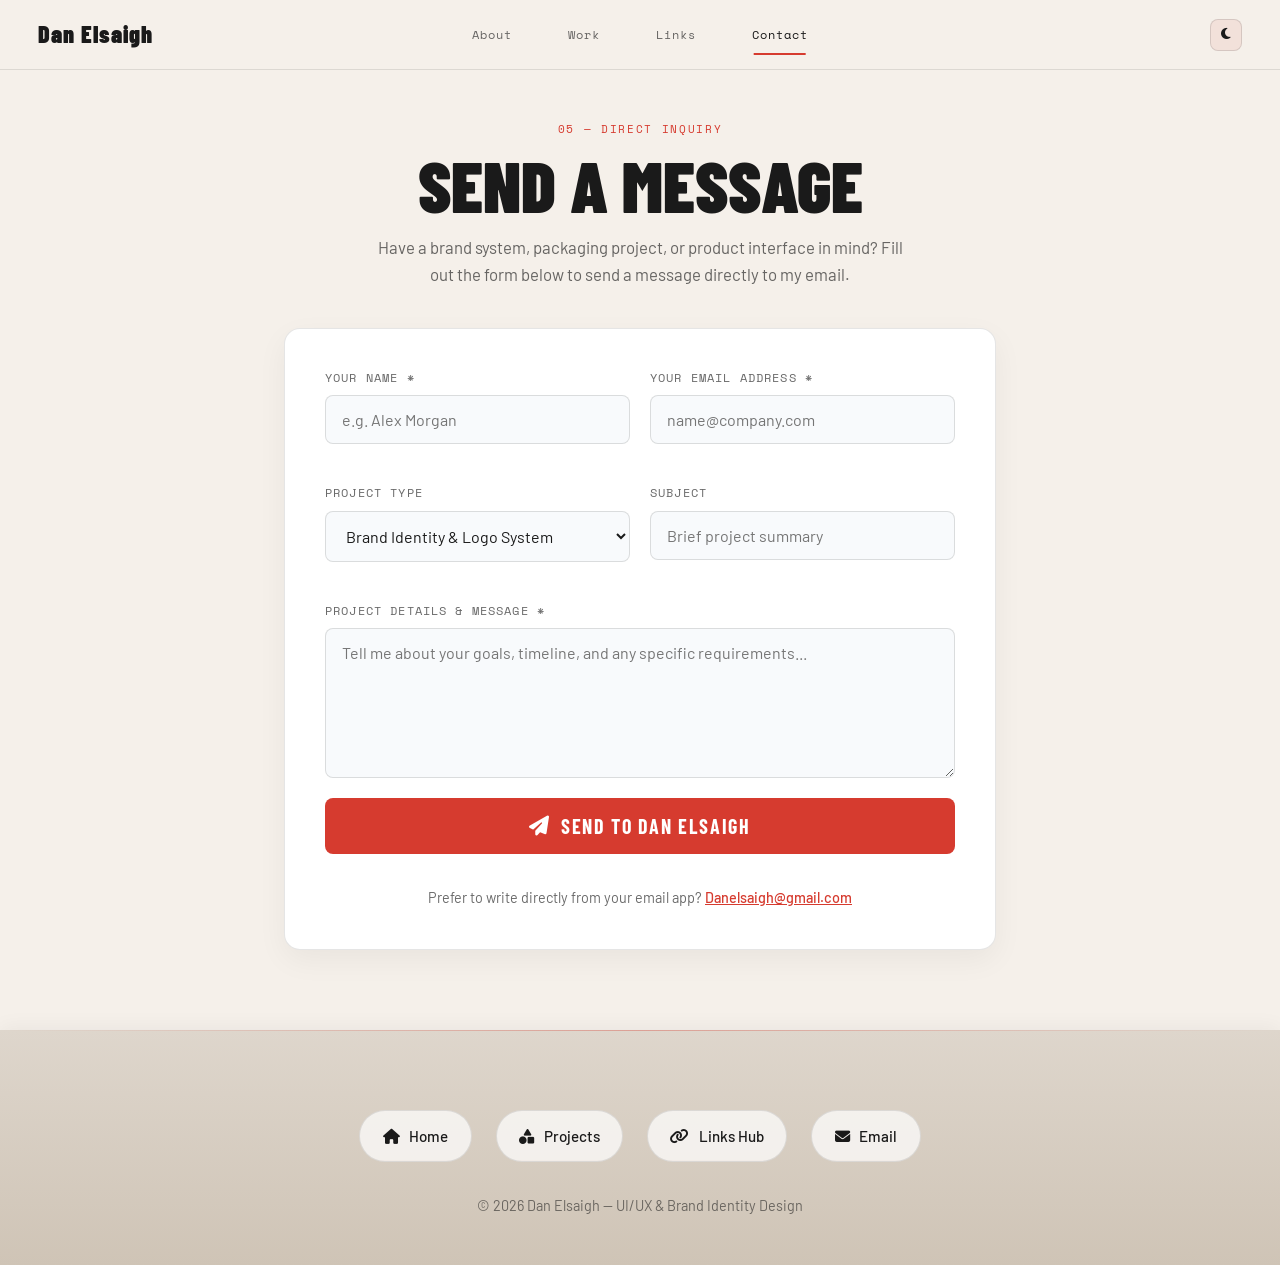
==== contact.html @ 653f46e5 "Add dedicated contact page with direct email submission and thanks confirmation" ====
<!DOCTYPE html>
<html lang="en">
<head>
  <meta charset="UTF-8" />
  <meta name="viewport" content="width=device-width, initial-scale=1.0" />
  <title>Contact Dan Elsaigh — UI/UX &amp; Brand Identity Designer</title>
  <meta name="description" content="Send a message directly to Dan Elsaigh for brand identity systems, packaging dieline architecture, and UI/UX product design inquiries." />
  <link rel="icon" type="image/svg+xml" href="favicon.svg" />

  <!-- Open Graph -->
  <meta property="og:type" content="website" />
  <meta property="og:title" content="Contact Dan Elsaigh — UI/UX &amp; Brand Designer" />
  <meta property="og:description" content="Send a message directly to Dan Elsaigh's email for brand design and UI/UX projects." />
  <meta property="og:url" content="https://danelsaigh.github.io/website/contact.html" />

  <!-- Theme Script -->
  <script src="theme.js"></script>

  <!-- Typography & Icons -->
  <link rel="preconnect" href="https://fonts.googleapis.com" />
  <link rel="preconnect" href="https://fonts.gstatic.com" crossorigin />
  <link href="https://fonts.googleapis.com/css2?family=Barlow+Condensed:ital,wght@0,700;0,900;1,900&family=Barlow:wght@400;500;600&family=Space+Mono:wght@400;700&display=swap" rel="stylesheet" />
  <link rel="stylesheet" href="https://cdnjs.cloudflare.com/ajax/libs/font-awesome/6.5.1/css/all.min.css" />
  <link rel="stylesheet" href="style.css" />
</head>
<body>

  <!-- FIXED HEADER -->
  <header>
    <div class="header-content">
      <div class="header-left">
        <a href="index.html#home" class="site-name">Dan Elsaigh</a>
      </div>
      <button class="hamburger" id="hamburger" aria-label="Toggle navigation menu">
        <span></span><span></span><span></span>
      </button>
      <nav id="main-nav">
        <a href="index.html#about">About</a>
        <a href="index.html#work">Work</a>
        <a href="links.html">Links</a>
        <a href="contact.html" class="active">Contact</a>
      </nav>
    </div>
  </header>

  <!-- MAIN CONTACT CONTENT -->
  <main class="contact-page-container">
    <div class="contact-page-header">
      <div class="section-label" style="justify-content: center; margin-bottom: 12px;"><span class="red">05 — DIRECT INQUIRY</span></div>
      <h1>Send a Message</h1>
      <p>Have a brand system, packaging project, or product interface in mind? Fill out the form below to send a message directly to my email.</p>
    </div>

    <div class="contact-form-card">
      <form action="https://formsubmit.co/Danelsaigh@gmail.com" method="POST" id="contact-form">
        <!-- FormSubmit Configuration -->
        <input type="hidden" name="_subject" value="New Portfolio Inquiry — Dan Elsaigh" />
        <input type="hidden" name="_template" value="table" />
        <input type="hidden" name="_captcha" value="false" />
        <input type="hidden" name="_next" value="https://danelsaigh.github.io/website/thanks.html" />

        <div class="form-grid">
          <div class="form-field">
            <label for="contact-name">Your Name *</label>
            <input type="text" id="contact-name" name="name" placeholder="e.g. Alex Morgan" required />
          </div>

          <div class="form-field">
            <label for="contact-email">Your Email Address *</label>
            <input type="email" id="contact-email" name="email" placeholder="name@company.com" required />
          </div>
        </div>

        <div class="form-grid">
          <div class="form-field">
            <label for="project-type">Project Type</label>
            <select id="project-type" name="project_type">
              <option value="Brand Identity System">Brand Identity &amp; Logo System</option>
              <option value="Packaging & Dieline Design">Packaging &amp; Dieline Design</option>
              <option value="UI/UX Product Design">UI / UX Product Design &amp; Prototyping</option>
              <option value="Full Identity & Digital Design">Full Identity &amp; Digital Experience</option>
              <option value="General Inquiry">General Inquiry / Consultation</option>
            </select>
          </div>

          <div class="form-field">
            <label for="contact-subject">Subject</label>
            <input type="text" id="contact-subject" name="_subject_custom" placeholder="Brief project summary" />
          </div>
        </div>

        <div class="form-field">
          <label for="contact-message">Project Details &amp; Message *</label>
          <textarea id="contact-message" name="message" placeholder="Tell me about your goals, timeline, and any specific requirements..." required></textarea>
        </div>

        <button type="submit" class="btn-submit" id="submit-btn">
          <i class="fa-solid fa-paper-plane"></i> Send to Dan Elsaigh
        </button>
      </form>

      <div class="direct-contact-note">
        Prefer to write directly from your email app? <a href="mailto:Danelsaigh@gmail.com">Danelsaigh@gmail.com</a>
      </div>
    </div>
  </main>

  <!-- FOOTER -->
  <footer>
    <div class="footer-links">
      <a href="index.html#home">
        <i class="fa-solid fa-house"></i> Home
      </a>
      <a href="index.html#work">
        <i class="fa-solid fa-shapes"></i> Projects
      </a>
      <a href="links.html">
        <i class="fa-solid fa-link"></i> Links Hub
      </a>
      <a href="mailto:Danelsaigh@gmail.com">
        <i class="fa-solid fa-envelope"></i> Email
      </a>
    </div>
    <div class="footer-copyright">
      <p>&copy; 2026 Dan Elsaigh &mdash; UI/UX &amp; Brand Identity Design</p>
    </div>
  </footer>

  <script src="script.js"></script>
</body>
</html>
---- style.css ----
/* ===== CSS VARIABLES ===== */
:root {
  --bg-primary: #080808;
  --header-bg: rgba(8,8,8,0.92);
  --text-primary: #e8e0d5;
  --text-secondary: rgba(232,224,213,0.65);
  --border-strong: rgba(255,255,255,0.08);
  --border-color: rgba(255,255,255,0.12);
  --accent: #d63b2f;
  --accent-hover: #b82e22;
  --accent-soft: rgba(214,59,47,0.1);
  --accent-soft-hover: rgba(214,59,47,0.2);
}
[data-theme="light"] {
  --bg-primary: #f5f0ea;
  --header-bg: rgba(245,240,234,0.95);
  --text-primary: #1a1a1a;
  --text-secondary: rgba(26,26,26,0.65);
  --border-strong: rgba(0,0,0,0.1);
  --border-color: rgba(0,0,0,0.12);
  --accent: #d63b2f;
  --accent-hover: #b82e22;
  --accent-soft: rgba(214,59,47,0.08);
  --accent-soft-hover: rgba(214,59,47,0.15);
}

/* ===== RESET & BASE ===== */
*, *::before, *::after { box-sizing: border-box; margin: 0; padding: 0; }
html { scroll-behavior: smooth; font-size: 16px; }
body {
  background: var(--bg-primary);
  color: var(--text-primary);
  font-family: 'Barlow', sans-serif;
  overflow-x: hidden;
  line-height: 1.6;
  min-height: 100vh;
  display: flex;
  flex-direction: column;
  transition: background-color 0.3s ease, color 0.3s ease;
}
body.menu-open { overflow: hidden; }
a { color: inherit; text-decoration: none; }
ul { list-style: none; }
.red { color: #d63b2f; }

/* Scroll offset for fixed header */
section[id], article[id] {
  scroll-margin-top: 85px;
}


/* ===== HEADER ===== */
header {
  position: fixed; width: 100%; top: 0; left: 0;
  z-index: 1000; height: 70px;
  background: var(--header-bg);
  border-bottom: 1px solid var(--border-strong);
  backdrop-filter: blur(14px);
  -webkit-backdrop-filter: blur(14px);
  transition: height 0.3s ease;
}
header.scrolled { height: 60px; }
.header-content {
  height: 100%; display: grid;
  grid-template-columns: 1fr auto 1fr;
  align-items: center;
  padding: 0 3%; max-width: 1400px; margin: 0 auto;
}
.header-left { justify-self: start; }
.site-name {
  font-family: 'Barlow Condensed', sans-serif;
  font-size: clamp(1.2em, 2vw + 0.5rem, 1.5em);
  font-weight: 900; letter-spacing: 0.04em;
  color: var(--text-primary); transition: color 0.2s;
}
.site-name:hover { color: var(--accent); }
#main-nav {
  display: flex; gap: 1.5rem; align-items: center;
  justify-self: center;
}
#main-nav a {
  color: var(--text-secondary);
  text-decoration: none; padding: 0.75rem 1rem;
  min-height: 44px; display: inline-flex; align-items: center;
  font-family: 'Space Mono', monospace;
  font-size: 0.75rem; font-weight: 400; letter-spacing: 0.08em;
  position: relative; transition: color 0.3s ease;
}
#main-nav a::after {
  content: ''; position: absolute; bottom: 2px; left: 50%;
  width: 0; height: 2px; background: var(--accent);
  transition: all 0.3s ease; transform: translateX(-50%);
}
#main-nav a.active::after,
#main-nav a:hover::after { width: 60%; }
#main-nav a.active,
#main-nav a:hover { color: var(--text-primary); }
.theme-toggle {
  justify-self: end;
  display: flex; align-items: center; justify-content: center;
  width: 32px; height: 32px; padding: 0;
  border: 1px solid var(--border-color);
  border-radius: 8px; background: var(--accent-soft);
  color: var(--text-primary); cursor: pointer;
  transition: all 0.3s ease; flex-shrink: 0; font-size: 0.8em;
}
.theme-toggle:hover {
  background: var(--accent-soft-hover); color: var(--accent);
  transform: translateY(-1px);
}
/* Hamburger */
.hamburger {
  display: none; flex-direction: column;
  justify-content: space-around;
  width: 30px; height: 25px;
  background: transparent; border: none; cursor: pointer;
  padding: 0; margin-left: auto;
  position: relative; z-index: 1002;
}
.hamburger span {
  width: 30px; height: 3px;
  background: var(--text-primary);
  border-radius: 10px; transition: all 0.3s linear;
}
.hamburger.active span:nth-child(1) { transform: rotate(45deg) translate(5px, 6px); }
.hamburger.active span:nth-child(2) { opacity: 0; }
.hamburger.active span:nth-child(3) { transform: rotate(-45deg) translate(5px, -6px); }
/* main content below fixed header */
main, section#home { margin-top: 70px; }


/* ===== HERO ===== */
.hero {
  min-height: 100vh; display: flex; flex-direction: column;
  justify-content: flex-end; padding: 120px 32px 60px;
  position: relative; overflow: hidden;
  max-width: 1200px; margin: 0 auto;
}

.hero-eyebrow {
  font-family: 'Space Mono', monospace; font-size: 0.75rem;
  letter-spacing: 0.15em; color: #d63b2f; margin-bottom: 16px;
}
.hero-title {
  font-family: 'Barlow Condensed', sans-serif;
  font-size: clamp(3.5rem, 10vw, 8rem);
  font-weight: 900; line-height: 0.92;
  color: #e8e0d5; margin-bottom: 28px;
  text-transform: uppercase;
}
.hero-title em { font-style: italic; font-size: 0.9em; }
.hero-meta { margin-bottom: 24px; }
.hero-role {
  font-family: 'Space Mono', monospace; font-size: 0.75rem;
  letter-spacing: 0.1em; color: rgba(232,224,213,0.6);
  margin-bottom: 12px;
}
.hero-tags { display: flex; flex-wrap: wrap; gap: 10px; }
.hero-tag {
  border: 1px solid rgba(232,224,213,0.2);
  font-family: 'Space Mono', monospace; font-size: 0.7rem;
  letter-spacing: 0.08em; padding: 5px 14px;
  color: rgba(232,224,213,0.7);
}
.hero-desc {
  max-width: 520px; color: rgba(232,224,213,0.75);
  font-size: 1rem; line-height: 1.7; margin-bottom: 36px;
}
.hero-actions { display: flex; gap: 16px; flex-wrap: wrap; }
.btn {
  font-family: 'Space Mono', monospace; font-size: 0.75rem;
  letter-spacing: 0.1em; padding: 14px 28px;
  cursor: pointer; transition: all .25s;
}
.btn-primary { background: #d63b2f; color: #fff; border: none; }
.btn-primary:hover { background: #b82e22; transform: translateY(-1px); }
.btn-ghost { background: transparent; color: #e8e0d5; border: 1px solid rgba(232,224,213,0.3); }
.btn-ghost:hover { border-color: #e8e0d5; background: rgba(232,224,213,0.05); }
.hero-index {
  position: absolute; bottom: 60px; right: 32px;
  font-family: 'Space Mono', monospace; font-size: 0.7rem;
  letter-spacing: 0.12em; color: rgba(214,59,47,0.5);
}

/* ===== SECTION COMMON ===== */
.section-label {
  font-family: 'Space Mono', monospace; font-size: 0.7rem;
  letter-spacing: 0.15em; margin-bottom: 20px;
}
.section-title {
  font-family: 'Barlow Condensed', sans-serif;
  font-size: clamp(2.5rem, 6vw, 4.5rem);
  font-weight: 900; line-height: 1; text-transform: uppercase;
  color: #e8e0d5; margin-bottom: 48px;
}

/* ===== ABOUT ===== */
.about {
  padding: 120px 32px; max-width: 1200px; margin: 0 auto;
  border-top: 1px solid rgba(255,255,255,0.06);
}
.about-grid { display: grid; grid-template-columns: 1fr 1fr; gap: 80px; align-items: start; }
.about-bio { color: rgba(232,224,213,0.75); line-height: 1.8; margin-bottom: 20px; }
.skills-title {
  font-family: 'Space Mono', monospace; font-size: 0.7rem;
  letter-spacing: 0.15em; color: rgba(214,59,47,0.8); margin-bottom: 24px;
}
.skills-list { display: flex; flex-direction: column; gap: 16px; }
.skill-item { display: grid; grid-template-columns: 160px 1fr auto; gap: 12px; align-items: center; }
.skill-name { font-family: 'Space Mono', monospace; font-size: 0.7rem; letter-spacing: 0.05em; color: rgba(232,224,213,0.8); }
.skill-bar { height: 3px; background: rgba(255,255,255,0.1); overflow: hidden; }
.skill-fill { height: 100%; width: var(--pct); background: #d63b2f; }
.skill-stars { font-size: 0.6rem; color: #d63b2f; letter-spacing: 2px; }

/* ===== WORK ===== */
.work {
  padding: 120px 32px; max-width: 1200px; margin: 0 auto;
  border-top: 1px solid rgba(255,255,255,0.06);
}
.project { padding: 60px 0; }
.project-header { margin-bottom: 36px; }
.project-index { font-family: 'Space Mono', monospace; font-size: 0.7rem; letter-spacing: 0.15em; display: block; margin-bottom: 12px; }
.project-name { font-family: 'Barlow Condensed', sans-serif; font-size: clamp(2rem,5vw,3.5rem); font-weight: 900; text-transform: uppercase; margin-bottom: 12px; }
.project-tagline { font-style: italic; color: rgba(232,224,213,0.5); margin-bottom: 12px; font-size: 0.95rem; }
.project-desc { color: rgba(232,224,213,0.7); max-width: 600px; line-height: 1.7; }
.project-note { color: rgba(232,224,213,0.6); font-style: italic; margin-top: 24px; max-width: 600px; line-height: 1.7; }
.project-divider { border: none; border-top: 1px solid rgba(255,255,255,0.08); }

/* Project grids */
.project-grid { display: grid; gap: 20px; }
.two-col { grid-template-columns: 1fr 1fr; }
.three-col { grid-template-columns: 2fr 1fr 1fr; }
.four-col { grid-template-columns: 2fr 1fr 1fr; grid-template-rows: auto auto; }

.project-card { border: 1px solid rgba(255,255,255,0.08); overflow: hidden; transition: border-color .3s, transform .3s; }
.project-card:hover { border-color: rgba(214,59,47,0.4); transform: translateY(-3px); }
.proj-img { height: 220px; display: flex; align-items: center; justify-content: center; }
.proj-img-big { height: 280px; display: flex; align-items: center; justify-content: center; border: 1px solid rgba(255,255,255,0.08); }
.proj-img-sm { height: 130px; display: flex; align-items: center; justify-content: center; border: 1px solid rgba(255,255,255,0.08); font-family: 'Space Mono', monospace; font-size: 0.62rem; letter-spacing: 0.08em; color: rgba(232,224,213,0.5); text-align: center; line-height: 1.6; }
.proj-body { padding: 20px; }
.proj-body h4 { font-family: 'Barlow Condensed', sans-serif; font-size: 1.1rem; font-weight: 700; margin-bottom: 8px; }
.proj-body p { font-size: 0.85rem; color: rgba(232,224,213,0.6); line-height: 1.6; }

/* Logo bg */
.logo-bg { background: #f0ece6; display: flex; align-items: center; justify-content: center; }
.logo-demo-text { font-family: 'Barlow Condensed', sans-serif; font-size: 2.8rem; font-weight: 900; color: #111; letter-spacing: 0.12em; }
.grid-bg { background: #121316; position: relative; overflow: hidden; display: flex; align-items: center; justify-content: center; }
.grid-overlay { position: absolute; inset: 0; background-image: linear-gradient(rgba(214,59,47,0.12) 1px,transparent 1px),linear-gradient(90deg,rgba(214,59,47,0.12) 1px,transparent 1px); background-size: 24px 24px; }
.grid-mark { position: relative; z-index: 2; display: flex; align-items: center; justify-content: center; }

/* Oro */
.oro-bg { background: linear-gradient(135deg, #1c1409 0%, #2b1f0e 100%); display: flex; align-items: center; justify-content: center; padding: 24px; }
.oro-brand-wrapper { text-align: center; }
.oro-badge { font-family: 'Space Mono', monospace; font-size: 0.65rem; letter-spacing: 0.2em; color: rgba(201,168,76,0.7); margin-bottom: 12px; }
.oro-text { font-family: 'Barlow Condensed', sans-serif; font-size: 3.2rem; font-weight: 900; color: #c9a84c; text-align: center; letter-spacing: 0.15em; line-height: 0.95; }
.oro-text span { font-size: 1.1rem; letter-spacing: 0.35em; color: #e8d08d; }
.oro-sub { font-family: 'Space Mono', monospace; font-size: 0.6rem; letter-spacing: 0.15em; color: rgba(232,224,213,0.5); margin-top: 14px; }
.oro-2 { background: #140f05; display: flex; align-items: center; justify-content: center; padding: 18px; }
.oro-3 { background: #0e0b04; display: flex; align-items: center; justify-content: center; padding: 18px; }

/* Dieline & Spec Mockups */
.dieline-mock, .specimen-mock, .luna-card-inner {
  display: flex; flex-direction: column; align-items: center; justify-content: center;
  text-align: center; width: 100%; height: 100%; gap: 10px;
}
.dieline-tag, .luna-pill {
  font-family: 'Space Mono', monospace; font-size: 0.6rem; letter-spacing: 0.15em;
  color: rgba(214,59,47,0.9); padding: 3px 8px; border: 1px solid rgba(214,59,47,0.3); border-radius: 4px;
}
.dieline-box {
  width: 90px; height: 110px; border: 1px dashed rgba(201,168,76,0.4);
  border-radius: 6px; position: relative; display: flex; flex-direction: column;
  align-items: center; justify-content: center; gap: 8px; background: rgba(201,168,76,0.03);
}
.valve-circle { width: 14px; height: 14px; border: 1px solid rgba(201,168,76,0.6); border-radius: 50%; }
.tear-notch { font-family: 'Space Mono', monospace; font-size: 0.45rem; letter-spacing: 0.1em; color: rgba(201,168,76,0.6); }
.dieline-dim, .specimen-meta, .luna-spec {
  font-family: 'Space Mono', monospace; font-size: 0.6rem; letter-spacing: 0.08em; color: rgba(232,224,213,0.45);
}
.specimen-letters {
  font-family: 'Barlow Condensed', sans-serif; font-size: 1.8rem; font-weight: 900;
  color: #c9a84c; letter-spacing: 0.15em;
}
.specimen-palette, .luna-swatches { display: flex; gap: 8px; justify-content: center; }
.specimen-palette span, .luna-swatches span {
  width: 18px; height: 18px; border-radius: 50%; border: 1px solid rgba(255,255,255,0.15);
}

/* Luna */
.luna-bg { background: linear-gradient(135deg,#fcf4ef 0%,#f0d5cc 100%); display: flex; align-items: center; justify-content: center; padding: 24px; }
.luna-wrapper { text-align: center; }
.luna-emblem { font-size: 2rem; color: #b06060; margin-bottom: 8px; }
.luna-text { font-family: 'Georgia', serif; color: #6b3a3a; font-size: 2rem; text-align: center; line-height: 1.2; font-style: italic; }
.luna-sub { font-family: 'Space Mono', monospace; font-size: 0.6rem; letter-spacing: 0.2em; color: #8a5050; margin-top: 10px; }
.luna-2 { background: #1a1215; padding: 16px; }
.luna-3 { background: #15101a; padding: 16px; }
.luna-4 { background: #0f1215; padding: 16px; }
.luna-5 { background: #121515; padding: 16px; }
.luna-card-inner h4 { font-family: 'Georgia', serif; font-size: 0.95rem; color: #f0d5cc; font-style: italic; margin-top: 2px; }
.luna-card-inner p { font-size: 0.72rem; color: rgba(232,224,213,0.55); line-height: 1.4; max-width: 140px; }
.luna-ribbon-tag {
  background: #25161c; border: 1px solid rgba(240,213,204,0.25); border-radius: 4px;
  padding: 8px 12px; display: flex; flex-direction: column; gap: 3px; align-items: center;
}
.luna-ribbon-tag span { font-family: 'Georgia', serif; font-size: 0.75rem; color: #f0d5cc; font-style: italic; }
.luna-ribbon-tag small { font-family: 'Space Mono', monospace; font-size: 0.5rem; letter-spacing: 0.1em; color: rgba(240,213,204,0.5); }
.luna-bag-mock {
  width: 70px; height: 90px; border: 1px solid rgba(240,213,204,0.3); border-radius: 2px 2px 4px 4px;
  position: relative; display: flex; align-items: center; justify-content: center; background: rgba(240,213,204,0.04);
}
.bag-handle {
  width: 32px; height: 18px; border: 1.5px solid rgba(240,213,204,0.4); border-bottom: none;
  border-radius: 16px 16px 0 0; position: absolute; top: -14px;
}
.bag-body span { font-size: 1rem; color: #b06060; }


/* UI/UX Flow */
.uiux-flow { border: 1px solid rgba(255,255,255,0.08); padding: 32px; }
.flow-label { font-family: 'Space Mono', monospace; font-size: 0.65rem; letter-spacing: 0.12em; color: rgba(232,224,213,0.4); margin-bottom: 28px; text-align: center; }
.flow-screens { display: flex; align-items: center; gap: 12px; overflow-x: auto; padding-bottom: 8px; }
.flow-arrow { color: rgba(214,59,47,0.6); font-size: 1.2rem; flex-shrink: 0; }
.flow-screen { display: flex; flex-direction: column; align-items: center; gap: 10px; flex-shrink: 0; }
.flow-screen > span { font-family: 'Space Mono', monospace; font-size: 0.6rem; letter-spacing: 0.08em; color: rgba(232,224,213,0.4); }
.screen-body { width: 80px; height: 140px; background: #1a1a1a; border: 1px solid rgba(255,255,255,0.12); border-radius: 8px; display: flex; flex-direction: column; align-items: center; justify-content: center; gap: 6px; padding: 8px; overflow: hidden; }
.s-welcome { background: linear-gradient(135deg,#f8e8e0,#f0d5cc); }
.s-welcome .s-flower { font-size: 1.4rem; color: #b06060; }
.s-welcome p { font-size: 0.45rem; color: #6b3a3a; font-family: Georgia, serif; }
.s-welcome .s-btn { font-size: 0.4rem; background: #b06060; color: #fff; padding: 2px 6px; border-radius: 2px; }
.s-bar { width: 60px; height: 6px; background: rgba(255,255,255,0.15); border-radius: 2px; }
.s-btn-sm { width: 50px; height: 10px; background: rgba(214,59,47,0.4); border-radius: 2px; margin-top: 4px; }
.s-grid { display: grid; grid-template-columns: 1fr 1fr; gap: 4px; }
.s-grid div { width: 24px; height: 24px; background: linear-gradient(135deg,#f8e8e0,#e0c0b0); border-radius: 2px; }
.s-btn-red { width: 50px; height: 10px; background: #d63b2f; border-radius: 2px; margin-top: 4px; }
.s-done { background: #0d160d; }
.s-check { font-size: 1.8rem; color: #4caf50; }
.s-done p { font-size: 0.45rem; color: rgba(232,224,213,0.7); }

/* Muammer */
.muammer-preview { padding: 8px; }
.muammer-card {
  background: linear-gradient(135deg,#0a0f1e 0%,#0d1526 100%);
  border: 1px solid rgba(100,140,255,0.15); padding: 48px;
  max-width: 700px;
}
.muammer-nav-bar { display: flex; align-items: center; justify-content: space-between; margin-bottom: 48px; }
.muammer-nav-bar > span { font-family: 'Space Mono', monospace; font-size: 0.75rem; letter-spacing: 0.15em; color: #6b9fff; }
.mfake-links { display: flex; gap: 12px; }
.mfake-links span { width: 36px; height: 2px; background: rgba(107,159,255,0.3); }
.muammer-card h3 { font-family: 'Barlow Condensed', sans-serif; font-size: 2.8rem; font-weight: 900; color: #e8eef8; line-height: 1; margin-bottom: 16px; }
.muammer-card p { color: rgba(200,215,240,0.6); font-size: 0.9rem; margin-bottom: 28px; }
.mbtns { display: flex; gap: 12px; margin-bottom: 40px; }
.mbtn-solid { background: #4a7fff; color: #fff; font-family: 'Space Mono', monospace; font-size: 0.7rem; letter-spacing: 0.08em; padding: 10px 20px; }
.mbtn-ghost { border: 1px solid rgba(107,159,255,0.3); color: #6b9fff; font-family: 'Space Mono', monospace; font-size: 0.7rem; letter-spacing: 0.08em; padding: 10px 20px; }
.mstats { display: flex; gap: 40px; border-top: 1px solid rgba(107,159,255,0.1); padding-top: 28px; }
.mstats > div { display: flex; flex-direction: column; gap: 4px; }
.mstats strong { font-family: 'Barlow Condensed', sans-serif; font-size: 1.8rem; font-weight: 900; color: #6b9fff; }
.mstats small { font-family: 'Space Mono', monospace; font-size: 0.6rem; letter-spacing: 0.1em; color: rgba(200,215,240,0.4); }

/* ===== LINKS ===== */
.links-section {
  padding: 120px 32px; max-width: 1200px; margin: 0 auto;
  border-top: 1px solid rgba(255,255,255,0.06);
}
.links-grid { display: flex; flex-direction: column; gap: 1px; }
.link-card {
  display: flex; align-items: center; gap: 24px;
  padding: 28px 32px; border: 1px solid rgba(255,255,255,0.08);
  transition: background .25s, border-color .25s, transform .25s;
  cursor: pointer;
}
.link-card:hover { background: rgba(214,59,47,0.05); border-color: rgba(214,59,47,0.3); transform: translateX(6px); }
.link-icon { font-size: 1.2rem; color: #d63b2f; width: 40px; text-align: center; font-family: 'Space Mono', monospace; font-weight: 700; }
.link-info { flex: 1; display: flex; flex-direction: column; gap: 4px; }
.link-platform { font-family: 'Space Mono', monospace; font-size: 0.65rem; letter-spacing: 0.15em; color: rgba(214,59,47,0.8); }
.link-value { font-size: 0.9rem; color: rgba(232,224,213,0.85); }
.link-arrow { color: rgba(232,224,213,0.3); font-size: 1rem; transition: color .2s, transform .2s; }
.link-card:hover .link-arrow { color: #d63b2f; transform: translateX(4px); }

/* ===== CONTACT ===== */
.contact {
  padding: 120px 32px 60px;
  background: #040404; max-width: 100%;
  border-top: 1px solid rgba(255,255,255,0.06);
}
.contact > * { max-width: 1200px; margin-left: auto; margin-right: auto; }
.contact-heading {
  font-family: 'Barlow Condensed', sans-serif;
  font-size: clamp(3rem, 8vw, 7rem);
  font-weight: 900; line-height: 0.92;
  text-transform: uppercase; color: #e8e0d5;
  margin-bottom: 60px;
}
.contact-sub {
  font-size: 1.15rem;
  color: var(--text-secondary);
  max-width: 650px;
  margin-top: -36px;
  margin-bottom: 48px;
  line-height: 1.6;
}
.contact-label i { margin-right: 6px; color: var(--accent); }
.contact-divider { border: none; border-top: 1px solid rgba(255,255,255,0.1); margin-bottom: 48px; }
.contact-row { display: grid; grid-template-columns: 1fr 1fr 1fr; gap: 40px; margin-bottom: 80px; }
.contact-label { font-family: 'Space Mono', monospace; font-size: 0.65rem; letter-spacing: 0.15em; color: rgba(214,59,47,0.8); margin-bottom: 8px; }
.contact-col a { color: rgba(232,224,213,0.8); font-size: 0.95rem; transition: color .2s; }
.contact-col a:hover { color: #d63b2f; }
.footer { padding-top: 40px; border-top: 1px solid rgba(255,255,255,0.06); }
.footer p { font-family: 'Space Mono', monospace; font-size: 0.65rem; letter-spacing: 0.1em; color: rgba(232,224,213,0.25); }

/* ===== SCROLL ANIMATION ===== */
.fade-in { opacity: 0; transform: translateY(30px); transition: opacity .7s ease, transform .7s ease; }
.fade-in.visible { opacity: 1; transform: none; }

/* ===== RESPONSIVE ===== */
@media (max-width: 900px) {
  .about-grid { grid-template-columns: 1fr; gap: 48px; }
  .three-col, .four-col { grid-template-columns: 1fr 1fr; }
  .contact-row { grid-template-columns: 1fr; gap: 24px; }
  .muammer-card { padding: 32px; }
}
@media (max-width: 768px) {
  .hamburger { display: flex; }
  #main-nav {
    position: fixed; top: 0; right: -100%;
    height: 100vh; width: 100%;
    background: var(--bg-primary);
    flex-direction: column; justify-content: center;
    align-items: center; gap: 2rem;
    transition: right 0.4s cubic-bezier(0.4,0,0.2,1);
    z-index: 1001;
  }
  #main-nav.active { right: 0; }
  #main-nav a { font-size: 1rem; padding: 1rem; }
  .theme-toggle { order: 2; margin-left: auto; margin-right: 0.5rem; }
  .hamburger { order: 3; margin-left: 0; }
  .header-content { grid-template-columns: 1fr auto auto; }
}
@media (max-width: 640px) {
  .hero { padding: 30px 20px 50px; }
  .about, .work, .links-section { padding: 80px 20px; }
  .contact { padding: 80px 20px 50px; }
  .two-col { grid-template-columns: 1fr; }
  .three-col, .four-col { grid-template-columns: 1fr; }
  .skill-item { grid-template-columns: 130px 1fr auto; }
  .link-card { padding: 20px; }
  .muammer-card { padding: 24px; }
  .muammer-card h3 { font-size: 2rem; }
  .mstats { gap: 24px; }
}

/* ===== FOOTER ===== */
footer {
  background: linear-gradient(to bottom, #2c3e50, #34495e);
  color: #ecf0f1; padding: 3rem 2rem;
  text-align: center; margin-top: auto;
  box-shadow: 0 -2px 20px rgba(0,0,0,0.15);
  position: relative; overflow: hidden;
}
footer::before {
  content: ''; position: absolute; top: 0; left: 0;
  width: 100%; height: 1px;
  background: linear-gradient(90deg, transparent, rgba(214,59,47,0.5), transparent);
}
.footer-links {
  display: flex; justify-content: center;
  gap: 1.5rem; margin: 2rem 0; flex-wrap: wrap;
}
.footer-links a {
  color: #ecf0f1; text-decoration: none; font-size: 0.95em;
  transition: all 0.3s ease; display: inline-flex;
  align-items: center; gap: 0.6rem;
  padding: 0.8rem 1.4rem; border-radius: 50px;
  background: rgba(255,255,255,0.05);
  border: 1px solid rgba(255,255,255,0.1);
  position: relative; overflow: hidden; z-index: 1;
  font-family: 'Barlow', sans-serif; font-weight: 500;
}
.footer-links a::before {
  content: ''; position: absolute; top: 0; left: 0;
  width: 100%; height: 100%;
  background: linear-gradient(135deg, rgba(214,59,47,0.3), rgba(180,46,34,0.15));
  transform: translateY(100%);
  transition: transform 0.3s cubic-bezier(0.4,0,0.2,1); z-index: -1;
}
.footer-links a:hover { transform: translateY(-3px); color: #ffffff; border-color: rgba(214,59,47,0.5); box-shadow: 0 6px 20px rgba(214,59,47,0.2); }
.footer-links a:hover::before { transform: translateY(0); }
.footer-links a i { position: relative; z-index: 1; transition: transform 0.3s ease; }
.footer-links a:hover i { transform: scale(1.15); }
.footer-copyright { opacity: 0.8; font-size: 0.9em; color: #ecf0f1; }
.footer-copyright:hover { opacity: 1; }

/* ===== LIGHT MODE SECTION OVERRIDES ===== */
[data-theme="light"] .hero-title,
[data-theme="light"] .section-title,
[data-theme="light"] .project-name,
[data-theme="light"] .contact-heading { color: var(--text-primary); }
[data-theme="light"] .hero-desc,
[data-theme="light"] .about-bio,
[data-theme="light"] .project-desc { color: rgba(26,26,26,0.75); }
[data-theme="light"] .hero-tag { border-color: rgba(26,26,26,0.2); color: rgba(26,26,26,0.7); }
[data-theme="light"] .project-divider { border-color: rgba(0,0,0,0.1); }
[data-theme="light"] .project-card { border-color: rgba(0,0,0,0.1); }
[data-theme="light"] .link-card { border-color: rgba(0,0,0,0.1); background: rgba(0,0,0,0.02); }
[data-theme="light"] .skill-bar { background: rgba(0,0,0,0.1); }
[data-theme="light"] .uiux-flow { border-color: rgba(0,0,0,0.1); }
[data-theme="light"] .muammer-card { background: #0a0f1e; }
[data-theme="light"] .proj-img-sm { border-color: rgba(0,0,0,0.1); }
[data-theme="light"] .proj-img-big { border-color: rgba(0,0,0,0.1); }
[data-theme="light"] .contact {
  background: #ebe4da;
  border-top: 1px solid rgba(0, 0, 0, 0.08);
}
[data-theme="light"] .contact-heading {
  color: #1a1a1a;
}
[data-theme="light"] .contact-sub {
  color: rgba(26, 26, 26, 0.75);
}
[data-theme="light"] .contact-divider {
  border-top: 1px solid rgba(0, 0, 0, 0.12);
}
[data-theme="light"] .contact-label {
  color: #d63b2f;
}
[data-theme="light"] .contact-col a {
  color: #1a1a1a;
}
[data-theme="light"] .contact-col a:hover {
  color: #d63b2f;
}

/* Light mode for visual mockups */
[data-theme="light"] .grid-bg { background: #f0ece6; }
[data-theme="light"] .grid-mark svg circle[fill] { fill: #1a1a1a; }
[data-theme="light"] .oro-2, [data-theme="light"] .oro-3 { background: #f8f4ed; }
[data-theme="light"] .dieline-box { background: rgba(201,168,76,0.06); border-color: rgba(201,168,76,0.6); }
[data-theme="light"] .dieline-dim, [data-theme="light"] .specimen-meta, [data-theme="light"] .luna-spec { color: rgba(26,26,26,0.65); }
[data-theme="light"] .luna-2, [data-theme="light"] .luna-3, [data-theme="light"] .luna-4, [data-theme="light"] .luna-5 { background: #faf5f0; }
[data-theme="light"] .luna-card-inner h4 { color: #6b3a3a; }
[data-theme="light"] .luna-card-inner p { color: rgba(26,26,26,0.7); }
[data-theme="light"] .luna-ribbon-tag { background: #f4eae4; border-color: rgba(176,96,96,0.3); }
[data-theme="light"] .luna-ribbon-tag span { color: #6b3a3a; }
[data-theme="light"] .luna-ribbon-tag small { color: rgba(107,58,58,0.75); }
[data-theme="light"] .luna-bag-mock { background: #fcf8f5; border-color: rgba(176,96,96,0.35); }
[data-theme="light"] .bag-handle { border-color: rgba(176,96,96,0.5); }

[data-theme="light"] footer {
  background: linear-gradient(to bottom, #ded6cc, #cfc4b6);
  color: #1a1a1a;
  box-shadow: 0 -2px 20px rgba(0, 0, 0, 0.05);
}
[data-theme="light"] footer::before {
  background: linear-gradient(90deg, transparent, rgba(214, 59, 47, 0.35), transparent);
}
[data-theme="light"] .footer-links a {
  color: #1a1a1a;
  background: rgba(255, 255, 255, 0.7);
  border: 1px solid rgba(0, 0, 0, 0.1);
}
[data-theme="light"] .footer-links a:hover {
  color: #ffffff;
  border-color: rgba(214, 59, 47, 0.5);
}
[data-theme="light"] .footer-copyright {
  color: rgba(26, 26, 26, 0.7);
}

/* ===== DEDICATED CONTACT PAGE & FORM ===== */
.contact-page-container {
  max-width: 760px;
  margin: 120px auto 80px;
  padding: 0 24px;
}
.contact-page-header {
  text-align: center;
  margin-bottom: 40px;
}
.contact-page-header h1 {
  font-family: 'Barlow Condensed', sans-serif;
  font-size: clamp(2.5rem, 6vw, 4.5rem);
  font-weight: 900;
  line-height: 0.95;
  text-transform: uppercase;
  color: var(--text-primary);
  margin-bottom: 16px;
}
.contact-page-header p {
  color: var(--text-secondary);
  font-size: 1.05rem;
  max-width: 540px;
  margin: 0 auto;
}
.contact-form-card {
  background: rgba(255, 255, 255, 0.02);
  border: 1px solid var(--border-color);
  border-radius: 16px;
  padding: 40px;
  box-shadow: 0 10px 30px rgba(0, 0, 0, 0.2);
}
[data-theme="light"] .contact-form-card {
  background: #ffffff;
  border-color: rgba(0, 0, 0, 0.1);
  box-shadow: 0 10px 30px rgba(0, 0, 0, 0.05);
}
.form-grid {
  display: grid;
  grid-template-columns: 1fr 1fr;
  gap: 20px;
  margin-bottom: 20px;
}
@media (max-width: 640px) {
  .form-grid { grid-template-columns: 1fr; gap: 16px; }
  .contact-form-card { padding: 24px; }
}
.form-field {
  display: flex;
  flex-direction: column;
  gap: 8px;
  margin-bottom: 20px;
}
.form-field label {
  font-family: 'Space Mono', monospace;
  font-size: 0.72rem;
  letter-spacing: 0.1em;
  color: var(--text-secondary);
  text-transform: uppercase;
}
.form-field input,
.form-field select,
.form-field textarea {
  width: 100%;
  padding: 14px 16px;
  border-radius: 8px;
  border: 1px solid var(--border-color);
  background: rgba(255, 255, 255, 0.03);
  color: var(--text-primary);
  font-family: 'Barlow', sans-serif;
  font-size: 1rem;
  transition: all 0.25s ease;
  outline: none;
}
[data-theme="light"] .form-field input,
[data-theme="light"] .form-field select,
[data-theme="light"] .form-field textarea {
  background: #f8fafc;
  border-color: rgba(0, 0, 0, 0.12);
  color: #1a1a1a;
}
.form-field input:focus,
.form-field select:focus,
.form-field textarea:focus {
  border-color: var(--accent);
  box-shadow: 0 0 0 3px var(--accent-soft);
}
.form-field textarea {
  min-height: 150px;
  resize: vertical;
}
.btn-submit {
  width: 100%;
  padding: 16px 24px;
  border-radius: 8px;
  background: var(--accent);
  color: #ffffff;
  font-family: 'Barlow Condensed', sans-serif;
  font-size: 1.25rem;
  font-weight: 700;
  letter-spacing: 0.08em;
  text-transform: uppercase;
  border: none;
  cursor: pointer;
  display: inline-flex;
  align-items: center;
  justify-content: center;
  gap: 10px;
  transition: all 0.25s ease;
}
.btn-submit:hover {
  background: var(--accent-hover);
  transform: translateY(-2px);
  box-shadow: 0 8px 20px rgba(214, 59, 47, 0.35);
}
.direct-contact-note {
  text-align: center;
  margin-top: 32px;
  font-size: 0.9rem;
  color: var(--text-secondary);
}
.direct-contact-note a {
  color: var(--accent);
  font-weight: 500;
  text-decoration: underline;
}

/* ===== THANK YOU PAGE ===== */
.thanks-container {
  min-height: calc(100vh - 220px);
  display: flex;
  align-items: center;
  justify-content: center;
  padding: 120px 24px 60px;
}
.thanks-card {
  max-width: 580px;
  width: 100%;
  text-align: center;
  background: rgba(255, 255, 255, 0.02);
  border: 1px solid var(--border-color);
  border-radius: 16px;
  padding: 48px 36px;
}
[data-theme="light"] .thanks-card {
  background: #ffffff;
  border-color: rgba(0, 0, 0, 0.1);
  box-shadow: 0 10px 30px rgba(0, 0, 0, 0.05);
}
.thanks-icon {
  width: 72px;
  height: 72px;
  margin: 0 auto 24px;
  border-radius: 50%;
  background: rgba(214, 59, 47, 0.12);
  color: var(--accent);
  display: flex;
  align-items: center;
  justify-content: center;
  font-size: 2rem;
}
.thanks-card h1 {
  font-family: 'Barlow Condensed', sans-serif;
  font-size: 2.8rem;
  font-weight: 900;
  text-transform: uppercase;
  color: var(--text-primary);
  margin-bottom: 12px;
}
.thanks-card p {
  color: var(--text-secondary);
  font-size: 1.05rem;
  line-height: 1.6;
  margin-bottom: 32px;
}
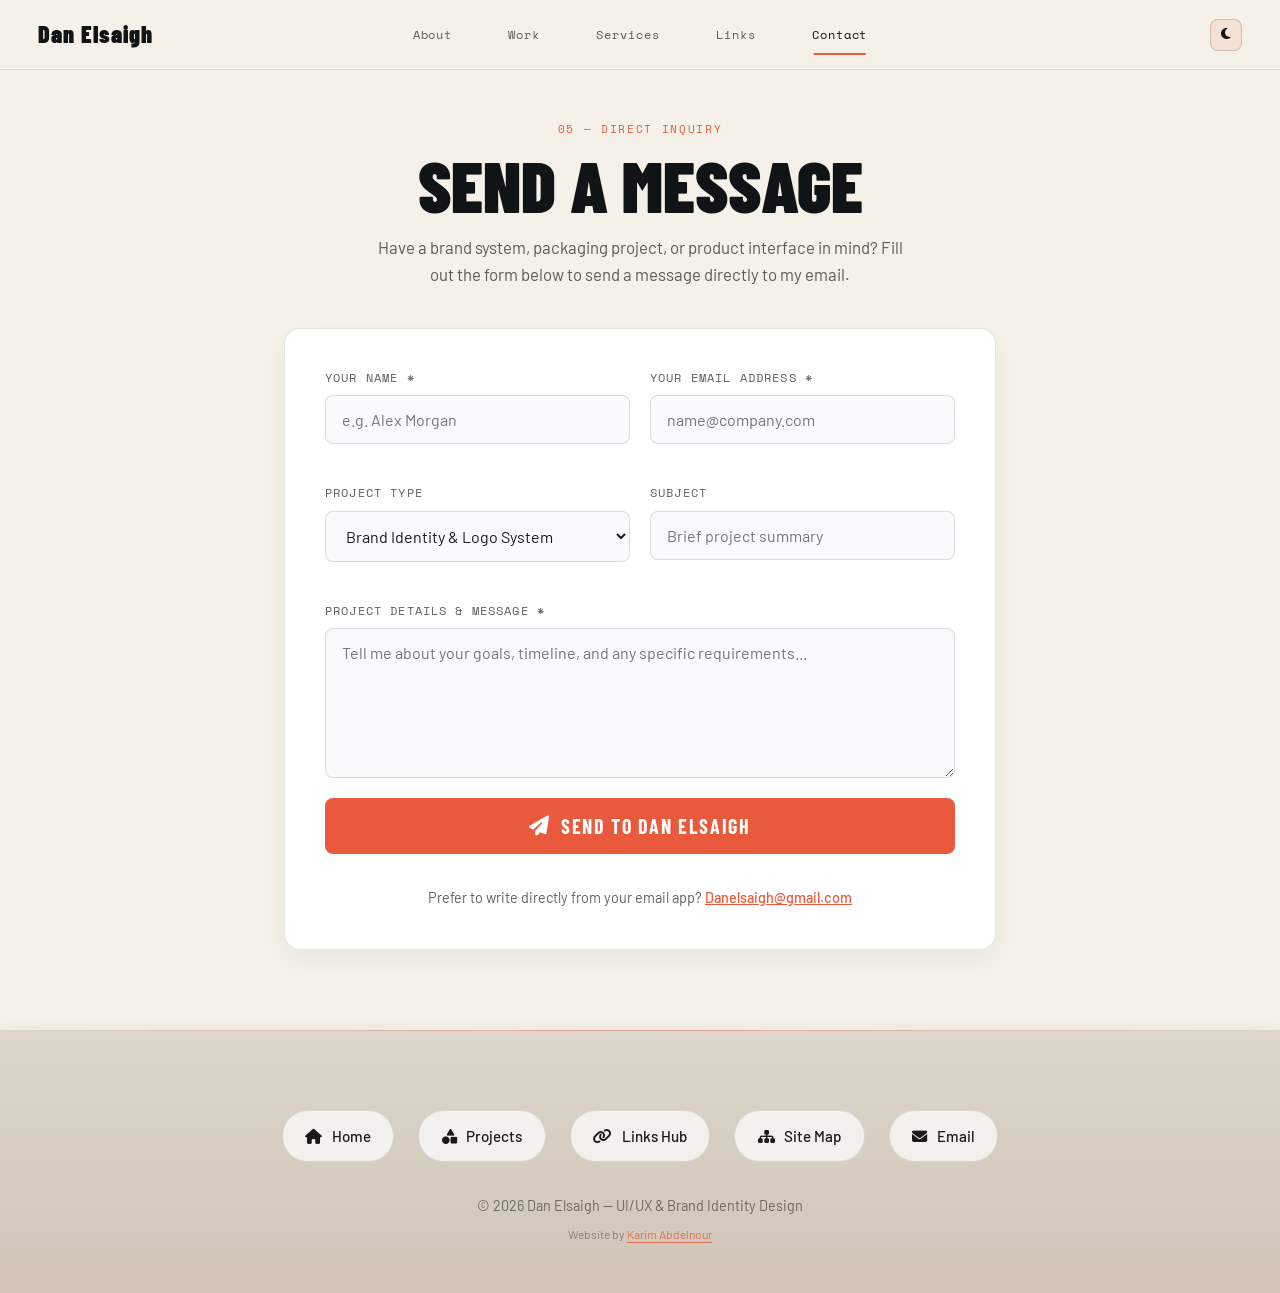
==== commit 9414b110: "Improve portfolio discoverability Add structured metadata, canonical URLs, crawl guidance, and site " ====
--- a/contact.html
+++ b/contact.html
@@ -5,6 +5,7 @@
   <meta name="viewport" content="width=device-width, initial-scale=1.0" />
   <title>Contact Dan Elsaigh — UI/UX &amp; Brand Identity Designer</title>
   <meta name="description" content="Send a message directly to Dan Elsaigh for brand identity systems, packaging dieline architecture, and UI/UX product design inquiries." />
+  <link rel="canonical" href="https://danelsaigh.github.io/website/contact.html" />
   <link rel="icon" type="image/svg+xml" href="favicon.svg" />
 
   <!-- Open Graph -->
@@ -12,6 +13,23 @@
   <meta property="og:title" content="Contact Dan Elsaigh — UI/UX &amp; Brand Designer" />
   <meta property="og:description" content="Send a message directly to Dan Elsaigh's email for brand design and UI/UX projects." />
   <meta property="og:url" content="https://danelsaigh.github.io/website/contact.html" />
+  <meta property="og:site_name" content="Dan Elsaigh Design" />
+  <meta name="twitter:card" content="summary" />
+  <script type="application/ld+json">
+  {
+    "@context": "https://schema.org",
+    "@type": "ContactPage",
+    "name": "Contact Dan Elsaigh",
+    "description": "Contact Dan Elsaigh for UI/UX, brand identity, packaging, and digital product design projects.",
+    "url": "https://danelsaigh.github.io/website/contact.html",
+    "mainEntity": {
+      "@type": "Person",
+      "name": "Dan Elsaigh",
+      "email": "mailto:Danelsaigh@gmail.com",
+      "jobTitle": "UI/UX and Brand Identity Designer"
+    }
+  }
+  </script>
 
   <!-- Theme Script -->
   <script src="theme.js"></script>
@@ -37,6 +55,7 @@
       <nav id="main-nav">
         <a href="index.html#about">About</a>
         <a href="index.html#work">Work</a>
+        <a href="services.html">Services</a>
         <a href="links.html">Links</a>
         <a href="contact.html" class="active">Contact</a>
       </nav>
@@ -117,12 +136,16 @@
       <a href="links.html">
         <i class="fa-solid fa-link"></i> Links Hub
       </a>
+      <a href="sitemap.html">
+        <i class="fa-solid fa-sitemap"></i> Site Map
+      </a>
       <a href="mailto:Danelsaigh@gmail.com">
         <i class="fa-solid fa-envelope"></i> Email
       </a>
     </div>
     <div class="footer-copyright">
       <p>&copy; 2026 Dan Elsaigh &mdash; UI/UX &amp; Brand Identity Design</p>
+      <p class="site-credit">Website by <a href="https://karimuq.github.io/website/" target="_blank" rel="noopener noreferrer">Karim Abdelnour</a></p>
     </div>
   </footer>
 
--- a/style.css
+++ b/style.css
@@ -11,6 +11,68 @@
   --accent-soft: rgba(214,59,47,0.1);
   --accent-soft-hover: rgba(214,59,47,0.2);
 }
+
+/* Portfolio asset library */
+.asset-image {
+  display: block;
+  width: 100%;
+  max-width: 100%;
+  height: auto;
+  object-fit: contain;
+  background: #f4f1ed;
+}
+
+.asset-image--dark {
+  background: #0c0c0c;
+}
+
+.asset-image--wide {
+  min-height: 180px;
+}
+
+.asset-image--feature {
+  max-height: 680px;
+  min-height: 0;
+  object-fit: contain;
+  background: var(--bg-primary);
+}
+
+.asset-strip,
+.asset-gallery {
+  display: grid;
+  gap: 14px;
+  margin-top: 14px;
+}
+
+.asset-strip--four {
+  grid-template-columns: repeat(4, 1fr);
+}
+
+.asset-gallery--oro {
+  grid-template-columns: repeat(4, 1fr);
+}
+
+.asset-gallery--luna {
+  grid-template-columns: repeat(2, 1fr);
+}
+
+.asset-gallery--luna .asset-image--wide {
+  grid-column: 1 / -1;
+}
+
+@media (max-width: 700px) {
+  .asset-strip--four,
+  .asset-gallery--oro,
+  .asset-gallery--luna {
+    grid-template-columns: 1fr;
+  }
+
+  .asset-gallery--oro .asset-tile--large {
+    grid-column: auto;
+  }
+
+  .asset-image--wide { min-height: 0; }
+}
 [data-theme="light"] {
   --bg-primary: #f5f0ea;
   --header-bg: rgba(245,240,234,0.95);
@@ -22,6 +84,33 @@
   --accent-hover: #b82e22;
   --accent-soft: rgba(214,59,47,0.08);
   --accent-soft-hover: rgba(214,59,47,0.15);
+}
+
+/* Refined palette: warm paper, ink, coral and a restrained lime signal. */
+:root {
+  --bg-primary: #111416;
+  --header-bg: rgba(17, 20, 22, 0.88);
+  --text-primary: #f5f0e8;
+  --text-secondary: rgba(245, 240, 232, 0.68);
+  --border-strong: rgba(245, 240, 232, 0.1);
+  --border-color: rgba(245, 240, 232, 0.17);
+  --accent: #ff6b4a;
+  --accent-hover: #ff8568;
+  --accent-soft: rgba(255, 107, 74, 0.12);
+  --accent-soft-hover: rgba(255, 107, 74, 0.2);
+}
+
+[data-theme="light"] {
+  --bg-primary: #f5f0e8;
+  --header-bg: rgba(245, 240, 232, 0.9);
+  --text-primary: #111416;
+  --text-secondary: rgba(17, 20, 22, 0.68);
+  --border-strong: rgba(17, 20, 22, 0.1);
+  --border-color: rgba(17, 20, 22, 0.17);
+  --accent: #e85a3b;
+  --accent-hover: #c9482f;
+  --accent-soft: rgba(232, 90, 59, 0.1);
+  --accent-soft-hover: rgba(232, 90, 59, 0.17);
 }
 
 /* ===== RESET & BASE ===== */
@@ -41,7 +130,7 @@
 body.menu-open { overflow: hidden; }
 a { color: inherit; text-decoration: none; }
 ul { list-style: none; }
-.red { color: #d63b2f; }
+.red { color: var(--accent); }
 
 /* Scroll offset for fixed header */
 section[id], article[id] {
@@ -135,35 +224,60 @@
   justify-content: flex-end; padding: 120px 32px 60px;
   position: relative; overflow: hidden;
   max-width: 1200px; margin: 0 auto;
+  isolation: isolate;
+}
+
+.hero::before {
+  content: '';
+  position: absolute;
+  width: min(42vw, 520px);
+  height: min(42vw, 520px);
+  right: -12%;
+  top: 16%;
+  border: 1px solid rgba(255, 107, 74, 0.3);
+  border-radius: 50%;
+  box-shadow: 0 0 0 28px rgba(255, 107, 74, 0.035), 0 0 0 56px rgba(255, 107, 74, 0.025);
+  z-index: -1;
+}
+
+.hero::after {
+  content: 'DESIGN WITH INTENT';
+  position: absolute;
+  right: 3%;
+  top: 24%;
+  color: rgba(245, 240, 232, 0.24);
+  font: 0.62rem 'Space Mono', monospace;
+  letter-spacing: 0.18em;
+  writing-mode: vertical-rl;
 }
 
 .hero-eyebrow {
   font-family: 'Space Mono', monospace; font-size: 0.75rem;
-  letter-spacing: 0.15em; color: #d63b2f; margin-bottom: 16px;
+  letter-spacing: 0.15em; color: var(--accent); margin-bottom: 16px;
 }
 .hero-title {
   font-family: 'Barlow Condensed', sans-serif;
   font-size: clamp(3.5rem, 10vw, 8rem);
   font-weight: 900; line-height: 0.92;
-  color: #e8e0d5; margin-bottom: 28px;
+  color: var(--text-primary); margin-bottom: 28px;
   text-transform: uppercase;
 }
 .hero-title em { font-style: italic; font-size: 0.9em; }
 .hero-meta { margin-bottom: 24px; }
 .hero-role {
   font-family: 'Space Mono', monospace; font-size: 0.75rem;
-  letter-spacing: 0.1em; color: rgba(232,224,213,0.6);
+  letter-spacing: 0.1em; color: var(--text-secondary);
   margin-bottom: 12px;
 }
 .hero-tags { display: flex; flex-wrap: wrap; gap: 10px; }
 .hero-tag {
-  border: 1px solid rgba(232,224,213,0.2);
+  border: 1px solid var(--border-color);
   font-family: 'Space Mono', monospace; font-size: 0.7rem;
   letter-spacing: 0.08em; padding: 5px 14px;
-  color: rgba(232,224,213,0.7);
+  color: var(--text-secondary);
 }
 .hero-desc {
-  max-width: 520px; color: rgba(232,224,213,0.75);
+  max-width: 520px; color: var(--text-secondary);
   font-size: 1rem; line-height: 1.7; margin-bottom: 36px;
 }
 .hero-actions { display: flex; gap: 16px; flex-wrap: wrap; }
@@ -172,14 +286,14 @@
   letter-spacing: 0.1em; padding: 14px 28px;
   cursor: pointer; transition: all .25s;
 }
-.btn-primary { background: #d63b2f; color: #fff; border: none; }
-.btn-primary:hover { background: #b82e22; transform: translateY(-1px); }
-.btn-ghost { background: transparent; color: #e8e0d5; border: 1px solid rgba(232,224,213,0.3); }
-.btn-ghost:hover { border-color: #e8e0d5; background: rgba(232,224,213,0.05); }
+.btn-primary { background: var(--accent); color: #fff; border: none; }
+.btn-primary:hover { background: var(--accent-hover); transform: translateY(-1px); }
+.btn-ghost { background: transparent; color: var(--text-primary); border: 1px solid var(--border-color); }
+.btn-ghost:hover { border-color: var(--text-primary); background: var(--accent-soft); }
 .hero-index {
   position: absolute; bottom: 60px; right: 32px;
   font-family: 'Space Mono', monospace; font-size: 0.7rem;
-  letter-spacing: 0.12em; color: rgba(214,59,47,0.5);
+  letter-spacing: 0.12em; color: var(--accent);
 }
 
 /* ===== SECTION COMMON ===== */
@@ -191,46 +305,70 @@
   font-family: 'Barlow Condensed', sans-serif;
   font-size: clamp(2.5rem, 6vw, 4.5rem);
   font-weight: 900; line-height: 1; text-transform: uppercase;
-  color: #e8e0d5; margin-bottom: 48px;
+  color: var(--text-primary); margin-bottom: 48px;
 }
 
 /* ===== ABOUT ===== */
 .about {
   padding: 120px 32px; max-width: 1200px; margin: 0 auto;
-  border-top: 1px solid rgba(255,255,255,0.06);
+  border-top: 1px solid var(--border-strong);
 }
 .about-grid { display: grid; grid-template-columns: 1fr 1fr; gap: 80px; align-items: start; }
-.about-bio { color: rgba(232,224,213,0.75); line-height: 1.8; margin-bottom: 20px; }
+.about-bio { color: var(--text-secondary); line-height: 1.8; margin-bottom: 20px; }
 .skills-title {
   font-family: 'Space Mono', monospace; font-size: 0.7rem;
-  letter-spacing: 0.15em; color: rgba(214,59,47,0.8); margin-bottom: 24px;
+  letter-spacing: 0.15em; color: var(--accent); margin-bottom: 24px;
 }
 .skills-list { display: flex; flex-direction: column; gap: 16px; }
 .skill-item { display: grid; grid-template-columns: 160px 1fr auto; gap: 12px; align-items: center; }
-.skill-name { font-family: 'Space Mono', monospace; font-size: 0.7rem; letter-spacing: 0.05em; color: rgba(232,224,213,0.8); }
-.skill-bar { height: 3px; background: rgba(255,255,255,0.1); overflow: hidden; }
-.skill-fill { height: 100%; width: var(--pct); background: #d63b2f; }
-.skill-stars { font-size: 0.6rem; color: #d63b2f; letter-spacing: 2px; }
+.skill-name { font-family: 'Space Mono', monospace; font-size: 0.7rem; letter-spacing: 0.05em; color: var(--text-secondary); }
+.skill-bar { height: 3px; background: var(--border-strong); overflow: hidden; }
+.skill-fill { height: 100%; width: var(--pct); background: var(--accent); }
+.skill-stars { font-size: 0.6rem; color: var(--accent); letter-spacing: 2px; }
 
 /* ===== WORK ===== */
 .work {
   padding: 120px 32px; max-width: 1200px; margin: 0 auto;
-  border-top: 1px solid rgba(255,255,255,0.06);
+  border-top: 1px solid var(--border-strong);
 }
 .project { padding: 60px 0; }
 .project-header { margin-bottom: 36px; }
 .project-index { font-family: 'Space Mono', monospace; font-size: 0.7rem; letter-spacing: 0.15em; display: block; margin-bottom: 12px; }
 .project-name { font-family: 'Barlow Condensed', sans-serif; font-size: clamp(2rem,5vw,3.5rem); font-weight: 900; text-transform: uppercase; margin-bottom: 12px; }
-.project-tagline { font-style: italic; color: rgba(232,224,213,0.5); margin-bottom: 12px; font-size: 0.95rem; }
-.project-desc { color: rgba(232,224,213,0.7); max-width: 600px; line-height: 1.7; }
-.project-note { color: rgba(232,224,213,0.6); font-style: italic; margin-top: 24px; max-width: 600px; line-height: 1.7; }
-.project-divider { border: none; border-top: 1px solid rgba(255,255,255,0.08); }
+.project-tagline { font-style: italic; color: var(--text-secondary); margin-bottom: 12px; font-size: 0.95rem; }
+.project-desc { color: var(--text-secondary); max-width: 600px; line-height: 1.7; }
+.project-note { color: var(--text-secondary); font-style: italic; margin-top: 24px; max-width: 600px; line-height: 1.7; }
+.project-divider { border: none; border-top: 1px solid var(--border-strong); }
+.project-meta {
+  display: flex;
+  flex-wrap: wrap;
+  gap: 8px 20px;
+  margin-top: 24px;
+  color: var(--text-secondary);
+  font-family: 'Space Mono', monospace;
+  font-size: 0.62rem;
+  letter-spacing: 0.1em;
+}
+.project-meta span { position: relative; }
+.project-meta span:not(:last-child)::after {
+  content: '';
+  position: absolute;
+  width: 3px;
+  height: 3px;
+  border-radius: 50%;
+  background: var(--accent);
+  right: -12px;
+  top: 50%;
+}
 
 /* Project grids */
 .project-grid { display: grid; gap: 20px; }
 .two-col { grid-template-columns: 1fr 1fr; }
 .three-col { grid-template-columns: 2fr 1fr 1fr; }
 .four-col { grid-template-columns: 2fr 1fr 1fr; grid-template-rows: auto auto; }
+.project-grid > *,
+.asset-strip > *,
+.asset-gallery > * { min-width: 0; }
 
 .project-card { border: 1px solid rgba(255,255,255,0.08); overflow: hidden; transition: border-color .3s, transform .3s; }
 .project-card:hover { border-color: rgba(214,59,47,0.4); transform: translateY(-3px); }
@@ -240,6 +378,153 @@
 .proj-body { padding: 20px; }
 .proj-body h4 { font-family: 'Barlow Condensed', sans-serif; font-size: 1.1rem; font-weight: 700; margin-bottom: 8px; }
 .proj-body p { font-size: 0.85rem; color: rgba(232,224,213,0.6); line-height: 1.6; }
+.project-card .asset-image {
+  aspect-ratio: auto;
+  height: auto;
+  object-fit: contain;
+  object-position: center;
+  cursor: zoom-in;
+}
+.asset-tile {
+  min-width: 0;
+  margin: 0;
+  overflow: hidden;
+  border: 1px solid var(--border-strong);
+  background: var(--bg-primary);
+}
+.asset-tile .asset-image {
+  aspect-ratio: auto;
+  height: auto;
+  object-fit: contain;
+  object-position: center;
+  transition: transform .45s ease;
+  cursor: zoom-in;
+}
+.asset-tile:hover .asset-image { transform: scale(1.025); }
+.asset-tile figcaption,
+.feature-label {
+  display: flex;
+  justify-content: space-between;
+  gap: 12px;
+  padding: 11px 13px;
+  color: var(--text-secondary);
+  font-family: 'Space Mono', monospace;
+  font-size: 0.57rem;
+  letter-spacing: .08em;
+}
+.asset-strip--compact { margin-top: 20px; }
+.asset-strip--compact .asset-tile .asset-image { aspect-ratio: auto; }
+.project-feature {
+  position: relative;
+  overflow: hidden;
+  border: 1px solid var(--border-strong);
+  background: #f4f1ed;
+}
+.project-feature .asset-image { max-height: 620px; object-fit: contain; }
+.asset-image--feature { cursor: zoom-in; }
+.feature-label {
+  position: absolute;
+  left: 0;
+  right: 0;
+  bottom: 0;
+  color: #fff;
+  background: linear-gradient(transparent, rgba(0,0,0,.72));
+  padding-top: 36px;
+}
+.asset-gallery--oro .asset-tile--large { grid-column: span 2; }
+.asset-gallery--oro .asset-tile--large .asset-image { aspect-ratio: auto; }
+
+/* ===== PORTFOLIO IMAGE VIEWER ===== */
+body.viewer-open { overflow: hidden; }
+.image-viewer {
+  position: fixed;
+  inset: 0;
+  z-index: 2000;
+  display: grid;
+  place-items: center;
+  padding: 28px;
+  background: rgba(8, 10, 11, 0.94);
+  opacity: 0;
+  pointer-events: none;
+  transition: opacity .25s ease;
+}
+.image-viewer.is-open { opacity: 1; pointer-events: auto; }
+.image-viewer-backdrop { position: absolute; inset: 0; cursor: zoom-out; }
+.image-viewer-panel {
+  position: relative;
+  z-index: 1;
+  display: grid;
+  grid-template-columns: 48px minmax(0, 1fr) 48px;
+  grid-template-rows: auto minmax(0, 1fr);
+  gap: 12px;
+  width: min(1180px, 100%);
+  height: min(90vh, 900px);
+}
+.image-viewer-toolbar {
+  grid-column: 1 / -1;
+  display: flex;
+  justify-content: space-between;
+  align-items: center;
+  color: rgba(245, 240, 232, .7);
+  font: .68rem 'Space Mono', monospace;
+  letter-spacing: .12em;
+}
+.image-viewer-close, .image-viewer-control {
+  display: inline-flex;
+  align-items: center;
+  justify-content: center;
+  border: 1px solid rgba(245, 240, 232, .22);
+  background: rgba(245, 240, 232, .08);
+  color: var(--text-primary);
+  cursor: pointer;
+  transition: background .2s, border-color .2s, transform .2s;
+}
+.image-viewer-close { width: 42px; height: 42px; border-radius: 50%; }
+.image-viewer-close:hover, .image-viewer-control:hover { background: var(--accent); border-color: var(--accent); }
+.image-viewer-control { align-self: center; width: 42px; height: 42px; border-radius: 50%; }
+.image-viewer-control:hover { transform: scale(1.05); }
+.image-viewer-control:disabled { opacity: .35; cursor: default; }
+.image-viewer-figure {
+  grid-column: 2;
+  grid-row: 2;
+  min-width: 0;
+  min-height: 0;
+  display: flex;
+  flex-direction: column;
+  justify-content: center;
+  margin: 0;
+}
+.image-viewer-image {
+  display: block;
+  width: 100%;
+  height: auto;
+  max-height: calc(90vh - 110px);
+  object-fit: contain;
+  border: 1px solid rgba(245, 240, 232, .14);
+  background: #f5f0e8;
+}
+.image-viewer-caption {
+  padding-top: 14px;
+  color: rgba(245, 240, 232, .72);
+  font: .65rem 'Space Mono', monospace;
+  letter-spacing: .1em;
+  text-align: center;
+}
+.image-viewer-prev { grid-column: 1; grid-row: 2; }
+.image-viewer-next { grid-column: 3; grid-row: 2; }
+@media (max-width: 640px) {
+  .image-viewer { padding: 16px; }
+  .image-viewer-panel { grid-template-columns: 38px minmax(0, 1fr) 38px; gap: 8px; height: 88vh; }
+  .image-viewer-control { width: 36px; height: 36px; font-size: .75rem; }
+  .image-viewer-image { max-height: calc(88vh - 105px); }
+}
+@media (max-width: 700px) {
+  .asset-gallery--oro {
+    grid-template-columns: minmax(0, 1fr) !important;
+    grid-auto-columns: minmax(0, 1fr);
+  }
+  .asset-gallery--oro .asset-tile--large { grid-column: auto; }
+}
 
 /* Logo bg */
 .logo-bg { background: #f0ece6; display: flex; align-items: center; justify-content: center; }
@@ -435,6 +720,8 @@
   .theme-toggle { order: 2; margin-left: auto; margin-right: 0.5rem; }
   .hamburger { order: 3; margin-left: 0; }
   .header-content { grid-template-columns: 1fr auto auto; }
+  .hero::after { display: none; }
+  .hero::before { width: 280px; height: 280px; right: -28%; top: 10%; }
 }
 @media (max-width: 640px) {
   .hero { padding: 30px 20px 50px; }
@@ -442,7 +729,8 @@
   .contact { padding: 80px 20px 50px; }
   .two-col { grid-template-columns: 1fr; }
   .three-col, .four-col { grid-template-columns: 1fr; }
-  .skill-item { grid-template-columns: 130px 1fr auto; }
+  .skill-item { grid-template-columns: minmax(0, 1fr) auto; row-gap: 8px; }
+  .skill-bar { grid-column: 1 / -1; grid-row: 2; width: 100%; }
   .link-card { padding: 20px; }
   .muammer-card { padding: 24px; }
   .muammer-card h3 { font-size: 2rem; }
@@ -489,6 +777,27 @@
 .footer-links a:hover i { transform: scale(1.15); }
 .footer-copyright { opacity: 0.8; font-size: 0.9em; color: #ecf0f1; }
 .footer-copyright:hover { opacity: 1; }
+.site-credit { margin-top: 8px; font-size: .75rem; color: rgba(245, 240, 232, .52); }
+.site-credit a { color: var(--accent); text-decoration: underline; text-underline-offset: 3px; }
+.site-credit a:hover { color: var(--text-primary); }
+
+/* ===== SITE MAP ===== */
+.sitemap-page {
+  max-width: 1200px;
+  margin: 70px auto 0;
+  padding: 110px 32px 130px;
+}
+.sitemap-intro { max-width: 540px; color: var(--text-secondary); font-size: 1.1rem; line-height: 1.7; margin: -20px 0 42px; }
+.sitemap-grid { display: grid; grid-template-columns: repeat(3, 1fr); gap: 14px; }
+.sitemap-grid a { min-height: 170px; padding: 24px; border: 1px solid var(--border-color); display: flex; flex-direction: column; transition: background .2s, border-color .2s, transform .2s; }
+.sitemap-grid a:hover { background: var(--accent-soft); border-color: var(--accent); transform: translateY(-3px); }
+.sitemap-grid span { color: var(--accent); font: .68rem 'Space Mono', monospace; letter-spacing: .12em; }
+.sitemap-grid strong { font: 700 2rem/1 'Barlow Condensed', sans-serif; text-transform: uppercase; margin: 24px 0 8px; }
+.sitemap-grid small { color: var(--text-secondary); line-height: 1.5; }
+@media (max-width: 640px) {
+  .sitemap-page { padding: 80px 20px 90px; }
+  .sitemap-grid { grid-template-columns: 1fr; }
+}
 
 /* ===== LIGHT MODE SECTION OVERRIDES ===== */
 [data-theme="light"] .hero-title,
@@ -565,6 +874,7 @@
 [data-theme="light"] .footer-copyright {
   color: rgba(26, 26, 26, 0.7);
 }
+[data-theme="light"] .site-credit { color: rgba(26, 26, 26, .52); }
 
 /* ===== DEDICATED CONTACT PAGE & FORM ===== */
 .contact-page-container {
@@ -693,6 +1003,46 @@
   text-decoration: underline;
 }
 
+/* ===== SERVICES PAGE ===== */
+.services-page { margin-top: 70px; }
+.services-hero, .service-list, .services-process, .services-cta {
+  max-width: 1200px; margin: 0 auto; padding: 110px 32px;
+}
+.services-hero { min-height: 610px; display: flex; flex-direction: column; justify-content: center; border-bottom: 1px solid var(--border-strong); }
+.services-hero h1, .services-cta h2 {
+  font: 900 clamp(3.2rem, 8vw, 7rem)/.9 'Barlow Condensed', sans-serif;
+  letter-spacing: -.02em; text-transform: uppercase; max-width: 900px;
+}
+.services-hero h1 em, .services-cta h2 em { color: var(--accent); font-style: italic; }
+.services-hero > p { max-width: 540px; color: var(--text-secondary); font-size: 1.15rem; line-height: 1.7; margin: 28px 0 34px; }
+.services-hero .btn i, .services-cta .btn i { margin-left: 8px; }
+.service-list { padding-top: 26px; padding-bottom: 30px; }
+.service-row { display: grid; grid-template-columns: 90px 1fr 30px; gap: 30px; padding: 46px 0; border-bottom: 1px solid var(--border-strong); align-items: start; }
+.service-number { color: var(--accent); font: 700 .7rem 'Space Mono', monospace; letter-spacing: .12em; padding-top: 8px; }
+.service-row h2 { font: 700 clamp(2rem, 4vw, 3.4rem)/1 'Barlow Condensed', sans-serif; text-transform: uppercase; margin-bottom: 12px; }
+.service-row p { max-width: 600px; color: var(--text-secondary); line-height: 1.7; }
+.service-row ul { display: flex; flex-wrap: wrap; gap: 8px 20px; margin-top: 22px; color: var(--text-secondary); font: .68rem 'Space Mono', monospace; letter-spacing: .04em; }
+.service-row li::before { content: '↳'; color: var(--accent); margin-right: 7px; }
+.service-arrow { color: var(--accent); padding-top: 8px; transition: transform .2s; }
+.service-row:hover .service-arrow { transform: translate(3px, -3px); }
+.services-process { border-top: 1px solid var(--border-strong); }
+.process-grid { display: grid; grid-template-columns: repeat(3, 1fr); gap: 22px; }
+.process-grid > div { border: 1px solid var(--border-color); padding: 26px; min-height: 190px; }
+.process-grid span { color: var(--accent); font: .7rem 'Space Mono', monospace; }
+.process-grid h3 { font: 700 2rem 'Barlow Condensed', sans-serif; text-transform: uppercase; margin: 20px 0 8px; }
+.process-grid p { color: var(--text-secondary); line-height: 1.6; }
+.services-cta { text-align: center; background: var(--accent-soft); border-top: 1px solid var(--border-strong); }
+.services-cta h2 { margin: 14px auto 30px; font-size: clamp(3rem, 7vw, 6rem); }
+.services-cta .btn { display: inline-flex; align-items: center; }
+@media (max-width: 640px) {
+  .services-hero, .service-list, .services-process, .services-cta { padding: 80px 20px; }
+  .services-hero { min-height: 560px; }
+  .service-row { grid-template-columns: 42px 1fr; gap: 12px; padding: 34px 0; }
+  .service-arrow { display: none; }
+  .service-row ul { display: block; line-height: 2; }
+  .process-grid { grid-template-columns: 1fr; }
+}
+
 /* ===== THANK YOU PAGE ===== */
 .thanks-container {
   min-height: calc(100vh - 220px);
@@ -741,6 +1091,3 @@
   line-height: 1.6;
   margin-bottom: 32px;
 }
-
-
-
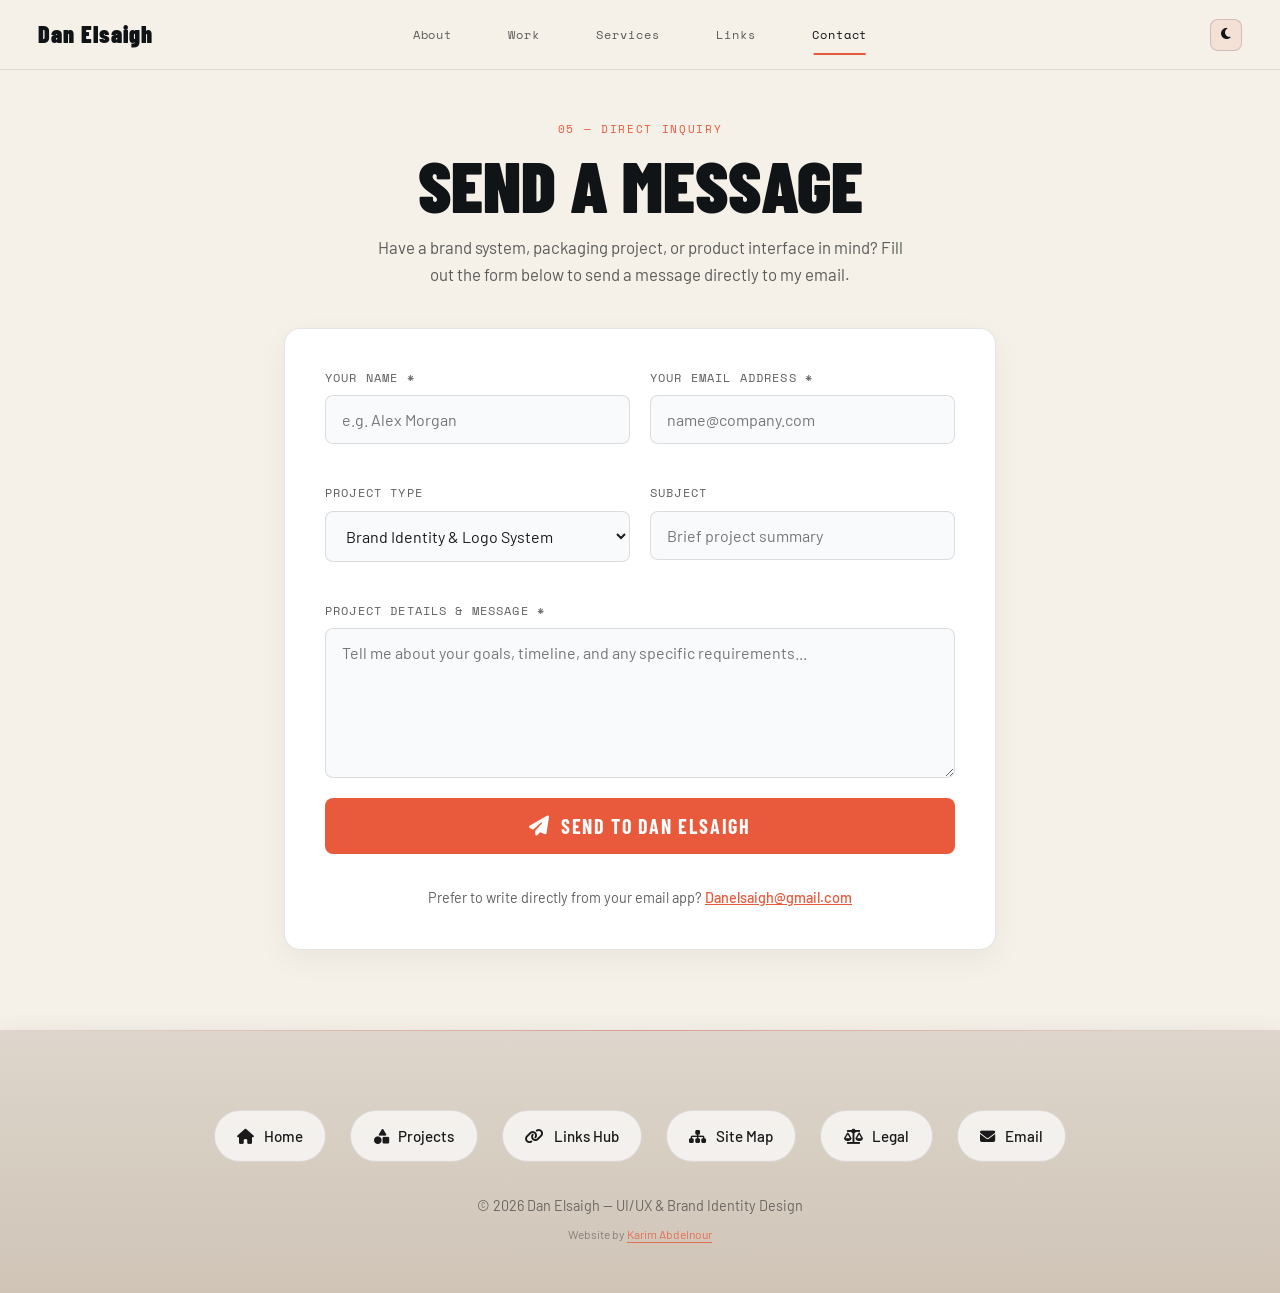
==== commit 39564656: "Add portfolio rights and legal notices Document original, commissioned, conceptual, fan-made, and th" ====
--- a/contact.html
+++ b/contact.html
@@ -139,6 +139,9 @@
       <a href="sitemap.html">
         <i class="fa-solid fa-sitemap"></i> Site Map
       </a>
+      <a href="legal.html">
+        <i class="fa-solid fa-scale-balanced"></i> Legal
+      </a>
       <a href="mailto:Danelsaigh@gmail.com">
         <i class="fa-solid fa-envelope"></i> Email
       </a>
--- a/style.css
+++ b/style.css
@@ -780,6 +780,34 @@
 .site-credit { margin-top: 8px; font-size: .75rem; color: rgba(245, 240, 232, .52); }
 .site-credit a { color: var(--accent); text-decoration: underline; text-underline-offset: 3px; }
 .site-credit a:hover { color: var(--text-primary); }
+.portfolio-notice {
+  display: flex;
+  gap: 14px;
+  align-items: flex-start;
+  max-width: 760px;
+  padding: 18px 20px;
+  margin: -20px 0 34px;
+  border: 1px solid var(--border-color);
+  color: var(--text-secondary);
+  font-size: .88rem;
+  line-height: 1.65;
+}
+.portfolio-notice i { color: var(--accent); margin-top: 4px; }
+.portfolio-notice a { color: var(--accent); text-decoration: underline; text-underline-offset: 3px; }
+.legal-page { max-width: 1000px; margin: 70px auto 0; padding: 110px 32px 130px; }
+.legal-lead { max-width: 680px; color: var(--text-secondary); font-size: 1.1rem; line-height: 1.7; margin: -20px 0 58px; }
+.legal-sections { border-top: 1px solid var(--border-strong); }
+.legal-sections section { display: grid; grid-template-columns: 72px 1fr; gap: 24px; padding: 32px 0; border-bottom: 1px solid var(--border-strong); }
+.legal-number { color: var(--accent); font: .68rem 'Space Mono', monospace; letter-spacing: .12em; padding-top: 6px; }
+.legal-sections h2 { font: 700 clamp(1.7rem, 3vw, 2.5rem)/1 'Barlow Condensed', sans-serif; text-transform: uppercase; margin-bottom: 14px; }
+.legal-sections p { max-width: 720px; color: var(--text-secondary); line-height: 1.75; margin-bottom: 12px; }
+.legal-sections p:last-child { margin-bottom: 0; }
+.legal-sections a { color: var(--accent); text-decoration: underline; text-underline-offset: 3px; }
+@media (max-width: 640px) {
+  .legal-page { padding: 80px 20px 90px; }
+  .legal-sections section { grid-template-columns: 42px 1fr; gap: 12px; }
+  .portfolio-notice { margin-top: -6px; }
+}
 
 /* ===== SITE MAP ===== */
 .sitemap-page {
